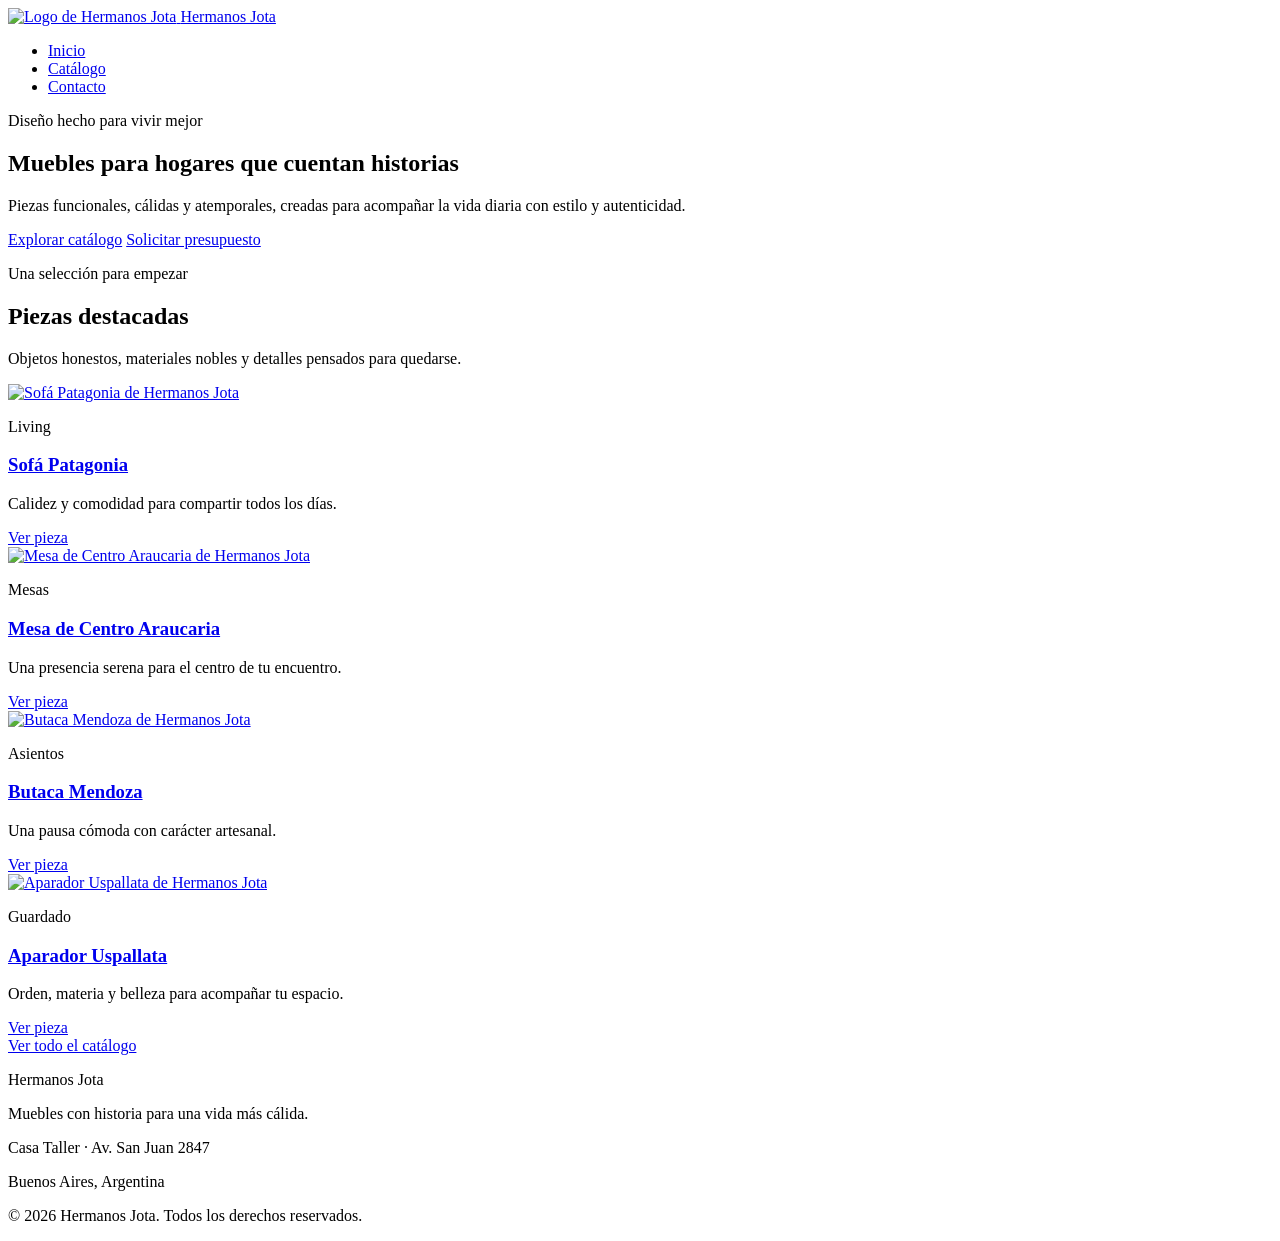
==== index.html @ f739d229 "Primer commit: index principal" ====
<!DOCTYPE html>
<html lang="es">
<head>
    <meta charset="UTF-8">
    <meta name="viewport" content="width=device-width, initial-scale=1.0">
    <title>Mueblería Hermanos Jota</title>
    <meta name="description" content="Mueblería Hermanos Jota - muebles de diseño para espacios cálidos y contemporáneos.">
    <link rel="stylesheet" href="estilos.css">
    <script src="scripts.js"></script>
</head>
<body>
    <!-- Encabezado de la página: logo y navegador -->
    <header>
        <div class="contenedor-encabezado">
            <a class="marca" href="./index.html" aria-label="Hermanos Jota, inicio">
                <img src="Kit-de-imágenes-HJota/logo.svg" alt="Logo de Hermanos Jota" width="72" height="72">
                <span>Hermanos Jota</span>
            </a>
            <nav aria-label="Navegación principal">
                <ul>
                    <li><a href="./index.html" aria-current="page">Inicio</a></li>
                    <li><a href="./productos.html">Catálogo</a></li>
                    <li><a href="./contacto.html">Contacto</a></li>
                </ul>
            </nav>
        </div>
    </header>

    <main>
        <!-- Sección principal de la página: hero y destacados -->
        <section class="hero" aria-labelledby="titulo-principal">
            <div class="contenedor hero-contenido">
                <p class="eyebrow">Diseño hecho para vivir mejor</p>
                <h1 id="titulo-principal">Muebles para hogares que cuentan historias</h1>
                <p class="hero-descripcion">Piezas funcionales, cálidas y atemporales, creadas para acompañar la vida diaria con estilo y autenticidad.</p>
                <div class="hero-acciones">
                    <a class="boton boton-principal" href="./productos.html">Explorar catálogo</a>
                    <a class="boton boton-secundario" href="./contacto.html">Solicitar presupuesto</a>
                </div>
            </div>
        </section>

        <!-- Sección de productos destacados -->
        <section class="destacados" aria-labelledby="titulo-destacados">
            <div class="contenedor">
                <p class="eyebrow">Una selección para empezar</p>
                <h2 id="titulo-destacados">Piezas destacadas</h2>
                <p class="seccion-introduccion">Objetos honestos, materiales nobles y detalles pensados para quedarse.</p>

                <div class="productos-destacados">
                    <article class="producto-card">
                        <a href="./producto.html#sofa-patagonia" class="producto-imagen">
                            <img src="Kit-de-imágenes-HJota/Sofá Patagonia.png" alt="Sofá Patagonia de Hermanos Jota" loading="lazy">
                        </a>
                        <div class="producto-contenido">
                            <p class="producto-categoria">Living</p>
                            <h3><a href="./producto.html#sofa-patagonia">Sofá Patagonia</a></h3>
                            <p>Calidez y comodidad para compartir todos los días.</p>
                            <a class="producto-enlace" href="./producto.html#sofa-patagonia">Ver pieza</a>
                        </div>
                    </article>

                    <article class="producto-card">
                        <a href="./producto.html#mesa-de-centro-araucaria" class="producto-imagen">
                            <img src="Kit-de-imágenes-HJota/Mesa de Centro Araucaria.png" alt="Mesa de Centro Araucaria de Hermanos Jota" loading="lazy">
                        </a>
                        <div class="producto-contenido">
                            <p class="producto-categoria">Mesas</p>
                            <h3><a href="./producto.html#mesa-de-centro-araucaria">Mesa de Centro Araucaria</a></h3>
                            <p>Una presencia serena para el centro de tu encuentro.</p>
                            <a class="producto-enlace" href="./producto.html#mesa-de-centro-araucaria">Ver pieza</a>
                        </div>
                    </article>

                    <article class="producto-card">
                        <a href="./producto.html#butaca-mendoza" class="producto-imagen">
                            <img src="Kit-de-imágenes-HJota/Butaca Mendoza.png" alt="Butaca Mendoza de Hermanos Jota" loading="lazy">
                        </a>
                        <div class="producto-contenido">
                            <p class="producto-categoria">Asientos</p>
                            <h3><a href="./producto.html#butaca-mendoza">Butaca Mendoza</a></h3>
                            <p>Una pausa cómoda con carácter artesanal.</p>
                            <a class="producto-enlace" href="./producto.html#butaca-mendoza">Ver pieza</a>
                        </div>
                    </article>

                    <article class="producto-card">
                        <a href="./producto.html#aparador-uspallata" class="producto-imagen">
                            <img src="Kit-de-imágenes-HJota/Aparador Uspallata.png" alt="Aparador Uspallata de Hermanos Jota" loading="lazy">
                        </a>
                        <div class="producto-contenido">
                            <p class="producto-categoria">Guardado</p>
                            <h3><a href="./producto.html#aparador-uspallata">Aparador Uspallata</a></h3>
                            <p>Orden, materia y belleza para acompañar tu espacio.</p>
                            <a class="producto-enlace" href="./producto.html#aparador-uspallata">Ver pieza</a>
                        </div>
                    </article>
                </div>

                <a class="enlace-catalogo" href="./productos.html">Ver todo el catálogo</a>
            </div>
        </section>
    </main>

    <footer>
        <div class="contenedor pie-contenido">
            <div>
                <p class="pie-marca">Hermanos Jota</p>
                <p>Muebles con historia para una vida más cálida.</p>
            </div>
            <div>
                <p>Casa Taller · Av. San Juan 2847</p>
                <p>Buenos Aires, Argentina</p>
            </div>
            <p>&copy; 2026 Hermanos Jota. Todos los derechos reservados.</p>
        </div>
    </footer>
</body>
</html>
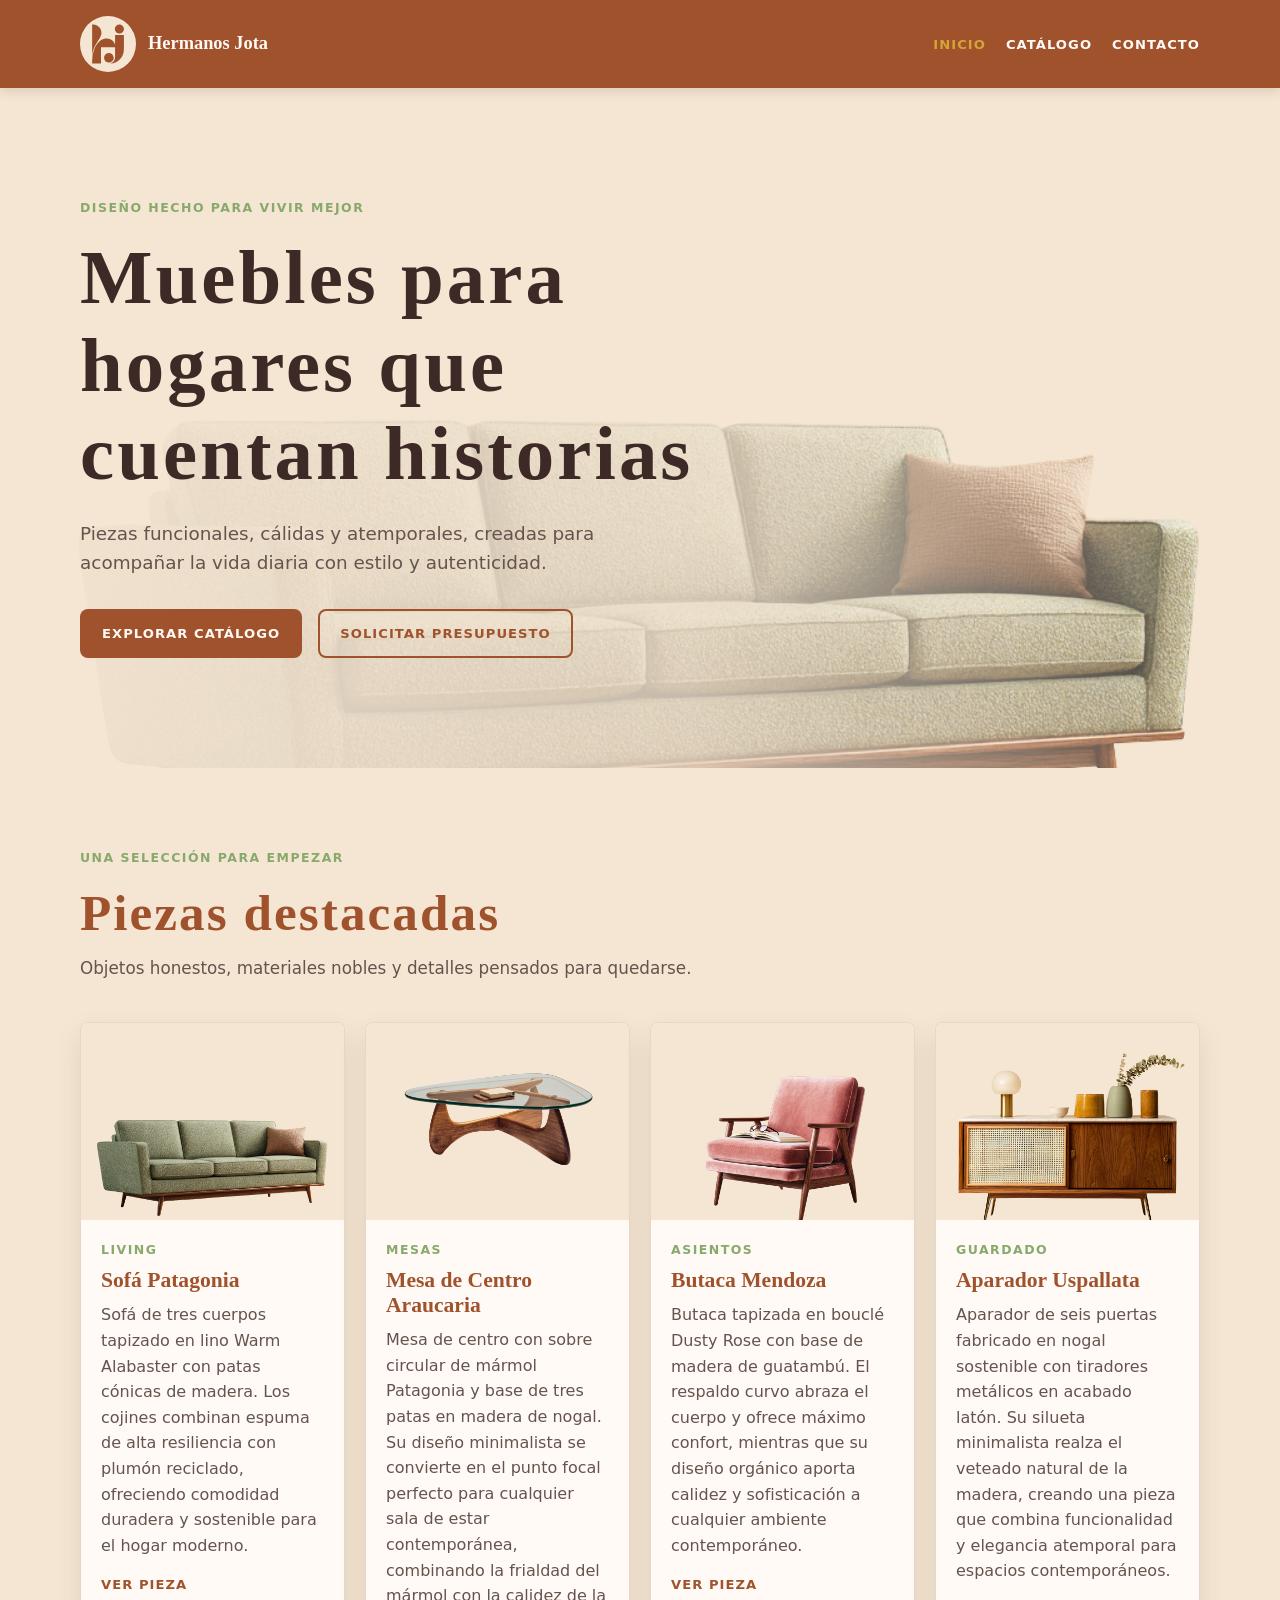
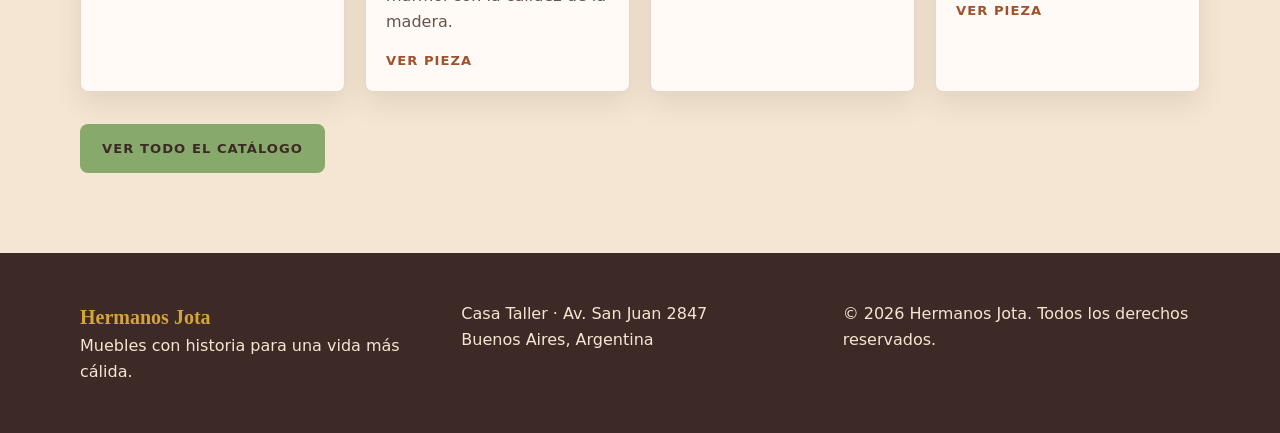
==== commit af558871: "Corrección de pagina de inicio y adicion de script para mostrar productos destacados dinamicamente e" ====
--- a/index.html
+++ b/index.html
@@ -6,7 +6,6 @@
     <title>Mueblería Hermanos Jota</title>
     <meta name="description" content="Mueblería Hermanos Jota - muebles de diseño para espacios cálidos y contemporáneos.">
     <link rel="stylesheet" href="estilos.css">
-    <script src="scripts.js"></script>
 </head>
 <body>
     <!-- Encabezado de la página: logo y navegador -->
@@ -47,55 +46,7 @@
                 <h2 id="titulo-destacados">Piezas destacadas</h2>
                 <p class="seccion-introduccion">Objetos honestos, materiales nobles y detalles pensados para quedarse.</p>
 
-                <div class="productos-destacados">
-                    <article class="producto-card">
-                        <a href="./producto.html#sofa-patagonia" class="producto-imagen">
-                            <img src="Kit-de-imágenes-HJota/Sofá Patagonia.png" alt="Sofá Patagonia de Hermanos Jota" loading="lazy">
-                        </a>
-                        <div class="producto-contenido">
-                            <p class="producto-categoria">Living</p>
-                            <h3><a href="./producto.html#sofa-patagonia">Sofá Patagonia</a></h3>
-                            <p>Calidez y comodidad para compartir todos los días.</p>
-                            <a class="producto-enlace" href="./producto.html#sofa-patagonia">Ver pieza</a>
-                        </div>
-                    </article>
-
-                    <article class="producto-card">
-                        <a href="./producto.html#mesa-de-centro-araucaria" class="producto-imagen">
-                            <img src="Kit-de-imágenes-HJota/Mesa de Centro Araucaria.png" alt="Mesa de Centro Araucaria de Hermanos Jota" loading="lazy">
-                        </a>
-                        <div class="producto-contenido">
-                            <p class="producto-categoria">Mesas</p>
-                            <h3><a href="./producto.html#mesa-de-centro-araucaria">Mesa de Centro Araucaria</a></h3>
-                            <p>Una presencia serena para el centro de tu encuentro.</p>
-                            <a class="producto-enlace" href="./producto.html#mesa-de-centro-araucaria">Ver pieza</a>
-                        </div>
-                    </article>
-
-                    <article class="producto-card">
-                        <a href="./producto.html#butaca-mendoza" class="producto-imagen">
-                            <img src="Kit-de-imágenes-HJota/Butaca Mendoza.png" alt="Butaca Mendoza de Hermanos Jota" loading="lazy">
-                        </a>
-                        <div class="producto-contenido">
-                            <p class="producto-categoria">Asientos</p>
-                            <h3><a href="./producto.html#butaca-mendoza">Butaca Mendoza</a></h3>
-                            <p>Una pausa cómoda con carácter artesanal.</p>
-                            <a class="producto-enlace" href="./producto.html#butaca-mendoza">Ver pieza</a>
-                        </div>
-                    </article>
-
-                    <article class="producto-card">
-                        <a href="./producto.html#aparador-uspallata" class="producto-imagen">
-                            <img src="Kit-de-imágenes-HJota/Aparador Uspallata.png" alt="Aparador Uspallata de Hermanos Jota" loading="lazy">
-                        </a>
-                        <div class="producto-contenido">
-                            <p class="producto-categoria">Guardado</p>
-                            <h3><a href="./producto.html#aparador-uspallata">Aparador Uspallata</a></h3>
-                            <p>Orden, materia y belleza para acompañar tu espacio.</p>
-                            <a class="producto-enlace" href="./producto.html#aparador-uspallata">Ver pieza</a>
-                        </div>
-                    </article>
-                </div>
+                <div class="productos-destacados" id="productos-destacados"></div>
 
                 <a class="enlace-catalogo" href="./productos.html">Ver todo el catálogo</a>
             </div>
@@ -115,5 +66,7 @@
             <p>&copy; 2026 Hermanos Jota. Todos los derechos reservados.</p>
         </div>
     </footer>
+    <script src="productos-data.js"></script>
+    <script src="inicio.js"></script>
 </body>
 </html>
--- a/estilos.css
+++ b/estilos.css
@@ -0,0 +1,697 @@
+:root {
+    --siena: #A0522D;
+    --salvia: #87A96B;
+    --alabastro: #F5E6D3;
+    --oro: #D4A437;
+    --rosa: #C47A6D;
+    --tinta: #3d2925;
+    --tinta-suave: #66534d;
+    --blanco: #fffaf5;
+    --borde: rgba(160, 82, 45, 0.22);
+    --sombra: 0 12px 28px rgba(61, 41, 37, 0.10);
+    --radio: 8px;
+}
+
+/* ===== ESTILOS COMPARTIDOS POR TODAS LAS PÁGINAS ===== */
+
+*,
+*::before,
+*::after {
+    box-sizing: border-box;
+}
+
+html {
+    scroll-behavior: smooth;
+}
+
+body {
+    margin: 0;
+    padding-top: 88px;
+    background: var(--alabastro);
+    color: var(--tinta);
+    font-family: Inter, ui-sans-serif, system-ui, -apple-system, BlinkMacSystemFont, "Segoe UI", sans-serif;
+    font-size: 1rem;
+    line-height: 1.6;
+}
+
+img {
+    display: block;
+    max-width: 100%;
+}
+
+a {
+    color: inherit;
+}
+
+a:focus-visible,
+button:focus-visible,
+input:focus-visible,
+textarea:focus-visible {
+    outline: 3px solid var(--oro);
+    outline-offset: 3px;
+}
+
+.contenedor {
+    width: min(1120px, calc(100% - 2rem));
+    margin-inline: auto;
+}
+
+header {
+    position: fixed;
+    z-index: 10;
+    inset: 0 0 auto;
+    background: var(--siena);
+    color: var(--blanco);
+    box-shadow: 0 2px 12px rgba(61, 41, 37, 0.16);
+}
+
+.contenedor-encabezado {
+    display: flex;
+    align-items: center;
+    justify-content: space-between;
+    gap: 2rem;
+    width: min(1120px, calc(100% - 2rem));
+    min-height: 88px;
+    margin-inline: auto;
+    padding: 0.75rem 0;
+}
+
+.marca {
+    display: inline-flex;
+    align-items: center;
+    flex-shrink: 0;
+    gap: 0.75rem;
+    color: var(--blanco);
+    font-family: Georgia, "Times New Roman", serif;
+    font-size: 1.15rem;
+    font-weight: 700;
+    text-decoration: none;
+}
+
+.marca img {
+    width: 56px;
+    height: 56px;
+    background: var(--alabastro);
+    border-radius: 50%;
+}
+
+nav ul {
+    display: flex;
+    flex-wrap: wrap;
+    justify-content: flex-end;
+    gap: 0.5rem 1.25rem;
+    margin: 0;
+    padding: 0;
+    list-style: none;
+}
+
+nav a {
+    color: var(--blanco);
+    font-size: 0.82rem;
+    font-weight: 700;
+    letter-spacing: 0.08em;
+    text-decoration: none;
+    text-transform: uppercase;
+}
+
+nav a:hover,
+nav a[aria-current="page"] {
+    color: var(--oro);
+}
+
+main {
+    min-height: calc(100vh - 88px);
+}
+
+h1,
+h2,
+h3 {
+    margin-top: 0;
+    color: var(--siena);
+    font-family: Georgia, "Times New Roman", serif;
+    line-height: 1.15;
+}
+
+h1,
+h2 {
+    letter-spacing: 0.04em;
+}
+
+p {
+    margin: 0 0 1rem;
+}
+
+button,
+input,
+textarea {
+    font: inherit;
+}
+
+button,
+.boton,
+.producto-enlace,
+.enlace-catalogo {
+    transition: background-color 160ms ease, color 160ms ease, border-color 160ms ease, transform 160ms ease;
+}
+
+button:hover,
+.boton:hover,
+.producto-enlace:hover,
+.enlace-catalogo:hover {
+    transform: translateY(-2px);
+}
+
+.eyebrow,
+.producto-categoria {
+    color: var(--salvia);
+    font-size: 0.78rem;
+    font-weight: 700;
+    letter-spacing: 0.12em;
+    text-transform: uppercase;
+}
+
+footer {
+    padding: 3rem 0;
+    background: var(--tinta);
+    color: var(--alabastro);
+}
+
+.pie-contenido {
+    display: grid;
+    grid-template-columns: repeat(3, 1fr);
+    gap: 1.5rem;
+    align-items: start;
+}
+
+.pie-contenido p {
+    margin: 0;
+}
+
+.pie-marca {
+    color: var(--oro);
+    font-family: Georgia, "Times New Roman", serif;
+    font-size: 1.25rem;
+    font-weight: 700;
+}
+
+/* ===== PARTICULAR DE index.html ===== */
+
+.hero {
+    display: grid;
+    min-height: min(680px, calc(100vh - 88px));
+    align-items: center;
+    background:
+        linear-gradient(90deg, rgba(245, 230, 211, 0.98) 0%, rgba(245, 230, 211, 0.80) 54%, rgba(245, 230, 211, 0.18) 100%),
+        url("Kit-de-imágenes-HJota/Sofá Patagonia.png") center / cover;
+}
+
+.hero-contenido {
+    padding-block: 5rem;
+}
+
+.hero h1 {
+    max-width: 720px;
+    margin-bottom: 1.25rem;
+    color: var(--tinta);
+    font-size: clamp(2.5rem, 6vw, 5rem);
+}
+
+.hero-descripcion {
+    max-width: 600px;
+    color: var(--tinta-suave);
+    font-size: 1.15rem;
+}
+
+.hero-acciones {
+    display: flex;
+    flex-wrap: wrap;
+    gap: 1rem;
+    margin-top: 2rem;
+}
+
+.boton,
+.producto-enlace,
+.enlace-catalogo {
+    display: inline-block;
+    border: 2px solid transparent;
+    border-radius: var(--radio);
+    padding: 0.75rem 1.25rem;
+    font-size: 0.82rem;
+    font-weight: 700;
+    letter-spacing: 0.08em;
+    text-decoration: none;
+    text-transform: uppercase;
+}
+
+.boton-principal {
+    background: var(--siena);
+    color: var(--blanco);
+}
+
+.boton-principal:hover {
+    background: var(--tinta);
+}
+
+.boton-secundario {
+    border-color: var(--siena);
+    color: var(--siena);
+}
+
+.boton-secundario:hover {
+    background: var(--siena);
+    color: var(--blanco);
+}
+
+.destacados,
+.catalogo {
+    padding: 5rem 0;
+}
+
+.destacados h2,
+.catalogo h1 {
+    margin-bottom: 0.75rem;
+    font-size: clamp(2rem, 4vw, 3.5rem);
+}
+
+.seccion-introduccion {
+    max-width: 680px;
+    color: var(--tinta-suave);
+    font-size: 1.05rem;
+}
+
+.productos-destacados,
+.productos-lista {
+    display: grid;
+    grid-template-columns: repeat(4, minmax(0, 1fr));
+    gap: 1.25rem;
+    margin-top: 2.5rem;
+}
+
+.enlace-catalogo {
+    margin-top: 2rem;
+    background: var(--salvia);
+    color: var(--tinta);
+}
+
+/* ===== PARTICULAR DE productos.html ===== */
+
+.buscador {
+    max-width: 680px;
+    margin: 2rem 0 0;
+    padding: 1.25rem;
+    border-left: 4px solid var(--salvia);
+    background: rgba(255, 250, 245, 0.72);
+}
+
+.buscador label {
+    display: block;
+    margin-bottom: 0.5rem;
+    color: var(--siena);
+    font-weight: 700;
+}
+
+.buscador input {
+    width: 100%;
+    border: 1px solid var(--borde);
+    border-radius: var(--radio);
+    padding: 0.8rem 1rem;
+    background: var(--blanco);
+    color: var(--tinta);
+}
+
+#resultado-busqueda {
+    min-height: 1.6em;
+    margin: 0.5rem 0 0;
+    color: var(--tinta-suave);
+    font-size: 0.85rem;
+}
+
+.productos-lista {
+    grid-template-columns: repeat(3, minmax(0, 1fr));
+}
+
+.producto-card {
+    display: flex;
+    flex-direction: column;
+    overflow: hidden;
+    border: 1px solid var(--borde);
+    border-radius: var(--radio);
+    background: var(--blanco);
+    box-shadow: var(--sombra);
+}
+
+.producto-imagen {
+    display: block;
+    aspect-ratio: 4 / 3;
+    overflow: hidden;
+    background: var(--alabastro);
+}
+
+.producto-imagen img {
+    width: 100%;
+    height: 100%;
+    object-fit: cover;
+    transition: transform 220ms ease;
+}
+
+.producto-card:hover .producto-imagen img {
+    transform: scale(1.03);
+}
+
+.producto-contenido {
+    display: flex;
+    flex: 1;
+    flex-direction: column;
+    align-items: flex-start;
+    padding: 1.25rem;
+}
+
+.producto-contenido .producto-categoria {
+    margin-bottom: 0.5rem;
+}
+
+.producto-contenido h3 {
+    margin-bottom: 0.6rem;
+    font-size: 1.35rem;
+}
+
+.producto-contenido h3 a {
+    text-decoration: none;
+}
+
+.producto-contenido h3 a:hover {
+    color: var(--rosa);
+}
+
+.producto-contenido > p:not(.producto-categoria) {
+    color: var(--tinta-suave);
+}
+
+.producto-enlace {
+    margin-top: auto;
+    padding: 0;
+    border: 0;
+    color: var(--siena);
+}
+
+.producto-enlace:hover {
+    color: var(--rosa);
+}
+
+.producto-contenido .producto-precio {
+    margin-top: auto;
+    margin-bottom: 0.85rem;
+    color: var(--siena);
+    font-size: 1.05rem;
+    font-weight: 700;
+}
+
+.producto-contenido .producto-enlace {
+    margin-top: 0;
+}
+
+.estado-carga {
+    margin: 2.5rem 0 0;
+    color: var(--tinta-suave);
+    font-size: 0.82rem;
+    font-weight: 700;
+    letter-spacing: 0.08em;
+    text-transform: uppercase;
+}
+
+.sin-resultados {
+    grid-column: 1 / -1;
+    margin: 0;
+    padding: 2rem 1.25rem;
+    border: 1px solid var(--borde);
+    border-radius: var(--radio);
+    background: rgba(255, 250, 245, 0.72);
+    color: var(--tinta-suave);
+}
+
+.productos-lista {
+    grid-template-columns: 1fr;
+}
+
+.productos-lista .producto-contenido > p:not(.producto-categoria):not(.producto-precio) {
+    display: -webkit-box;
+    overflow: hidden;
+    -webkit-box-orient: vertical;
+    -webkit-line-clamp: 4;
+}
+
+@media (min-width: 621px) {
+    .productos-lista {
+        grid-template-columns: repeat(2, minmax(0, 1fr));
+    }
+}
+
+@media (min-width: 851px) {
+    .productos-lista {
+        grid-template-columns: repeat(3, minmax(0, 1fr));
+    }
+}
+
+/* ===== PARTICULAR DE producto.html ===== */
+
+main > article {
+    width: min(960px, calc(100% - 2rem));
+    margin: 0 auto 3rem;
+    padding: 3rem;
+    border-bottom: 1px solid var(--borde);
+    background: rgba(255, 250, 245, 0.72);
+}
+
+main > article:first-child {
+    padding-top: 4rem;
+}
+
+main > article h2 {
+    margin-bottom: 1.5rem;
+    font-size: clamp(2rem, 4vw, 3rem);
+}
+
+main > article > img {
+    width: 100%;
+    max-height: 520px;
+    margin-bottom: 1.5rem;
+    object-fit: contain;
+    background: var(--alabastro);
+}
+
+.descripcion {
+    max-width: 760px;
+    color: var(--tinta-suave);
+    font-size: 1.08rem;
+}
+
+main > article table {
+    width: 100%;
+    margin: 1.5rem 0;
+    border-collapse: collapse;
+    background: var(--blanco);
+}
+
+main > article th,
+main > article td {
+    padding: 0.85rem 1rem;
+    border-bottom: 1px solid var(--borde);
+    text-align: left;
+    vertical-align: top;
+}
+
+main > article th {
+    width: 32%;
+    color: var(--siena);
+    font-weight: 700;
+}
+
+main > article button,
+.formulario-contacto button {
+    border: 0;
+    border-radius: var(--radio);
+    padding: 0.8rem 1.3rem;
+    background: var(--siena);
+    color: var(--blanco);
+    cursor: pointer;
+    font-size: 0.82rem;
+    font-weight: 700;
+    letter-spacing: 0.08em;
+    text-transform: uppercase;
+}
+
+main > article button:hover,
+.formulario-contacto button:hover {
+    background: var(--tinta);
+}
+
+/* ===== PARTICULAR DE contacto.html ===== */
+
+.formulario-contacto {
+    width: min(720px, calc(100% - 2rem));
+    margin: 4rem auto;
+    padding: clamp(1.5rem, 5vw, 3rem);
+    border-top: 6px solid var(--siena);
+    border-radius: var(--radio);
+    background: var(--blanco);
+    box-shadow: var(--sombra);
+}
+
+.formulario-contacto h1 {
+    margin-bottom: 0.75rem;
+    font-size: clamp(2.2rem, 5vw, 3.5rem);
+}
+
+.formulario-contacto > p {
+    margin-bottom: 2rem;
+    color: var(--tinta-suave);
+}
+
+.formulario-contacto label {
+    display: block;
+    margin: 1rem 0 0.35rem;
+    color: var(--siena);
+    font-weight: 700;
+}
+
+.formulario-contacto input,
+.formulario-contacto textarea {
+    width: 100%;
+    border: 1px solid var(--borde);
+    border-radius: var(--radio);
+    padding: 0.8rem 1rem;
+    background: #fff;
+    color: var(--tinta);
+}
+
+.formulario-contacto textarea {
+    min-height: 150px;
+    resize: vertical;
+}
+
+.formulario-contacto button {
+    margin-top: 1.5rem;
+}
+
+/* ===== AJUSTES RESPONSIVE COMPARTIDOS ===== */
+
+@media (max-width: 850px) {
+    .productos-destacados,
+    .productos-lista {
+        grid-template-columns: repeat(2, minmax(0, 1fr));
+    }
+
+    .pie-contenido {
+        grid-template-columns: 1fr 1fr;
+    }
+
+    .pie-contenido > :last-child {
+        grid-column: 1 / -1;
+    }
+}
+
+@media (max-width: 620px) {
+    body {
+        padding-top: 132px;
+    }
+
+    header {
+        position: relative;
+        margin-top: -132px;
+    }
+
+    .contenedor-encabezado {
+        min-height: 132px;
+        align-items: flex-start;
+        flex-direction: column;
+        gap: 0.5rem;
+        padding-block: 0.65rem;
+    }
+
+    nav ul {
+        justify-content: flex-start;
+        gap: 0.45rem 0.9rem;
+    }
+
+    .hero {
+        min-height: auto;
+        background:
+            linear-gradient(rgba(245, 230, 211, 0.88), rgba(245, 230, 211, 0.88)),
+            url("Kit-de-imágenes-HJota/Sofá Patagonia.png") center / cover;
+    }
+
+    .hero-contenido,
+    .destacados,
+    .catalogo {
+        padding-block: 3rem;
+    }
+
+    .hero h1 {
+        font-size: clamp(2.35rem, 12vw, 3.5rem);
+    }
+
+    .productos-destacados,
+    .productos-lista,
+    .pie-contenido {
+        grid-template-columns: 1fr;
+    }
+
+    .pie-contenido > :last-child {
+        grid-column: auto;
+    }
+
+    main > article {
+        width: 100%;
+        margin-bottom: 1rem;
+        padding: 2rem 1rem;
+    }
+
+    main > article table {
+        display: block;
+        overflow-x: auto;
+        white-space: normal;
+    }
+
+    main > article th,
+    main > article td {
+        min-width: 150px;
+    }
+
+    .formulario-contacto {
+        width: calc(100% - 2rem);
+        margin-block: 2rem;
+    }
+}
+
+@media (prefers-reduced-motion: reduce) {
+    html {
+        scroll-behavior: auto;
+    }
+
+    *,
+    *::before,
+    *::after {
+        transition-duration: 0.01ms !important;
+    }
+}
+/* ---- Contacto (validacion) ---- */
+.formulario-contacto p[role="alert"] {
+    margin: 0.25rem 0 1rem;
+    color: #b3261e;
+    font-size: 0.85rem;
+    font-weight: 700;
+}
+
+#mensaje-exito {
+    margin: 1.5rem 0 0;
+    padding: 1rem 1.25rem;
+    border-left: 4px solid var(--salvia);
+    background: rgba(135, 169, 107, 0.12);
+    color: var(--tinta);
+    font-weight: 700;
+}
+
+#boton-enviar[disabled] {
+    opacity: 0.6;
+    cursor: not-allowed;
+}
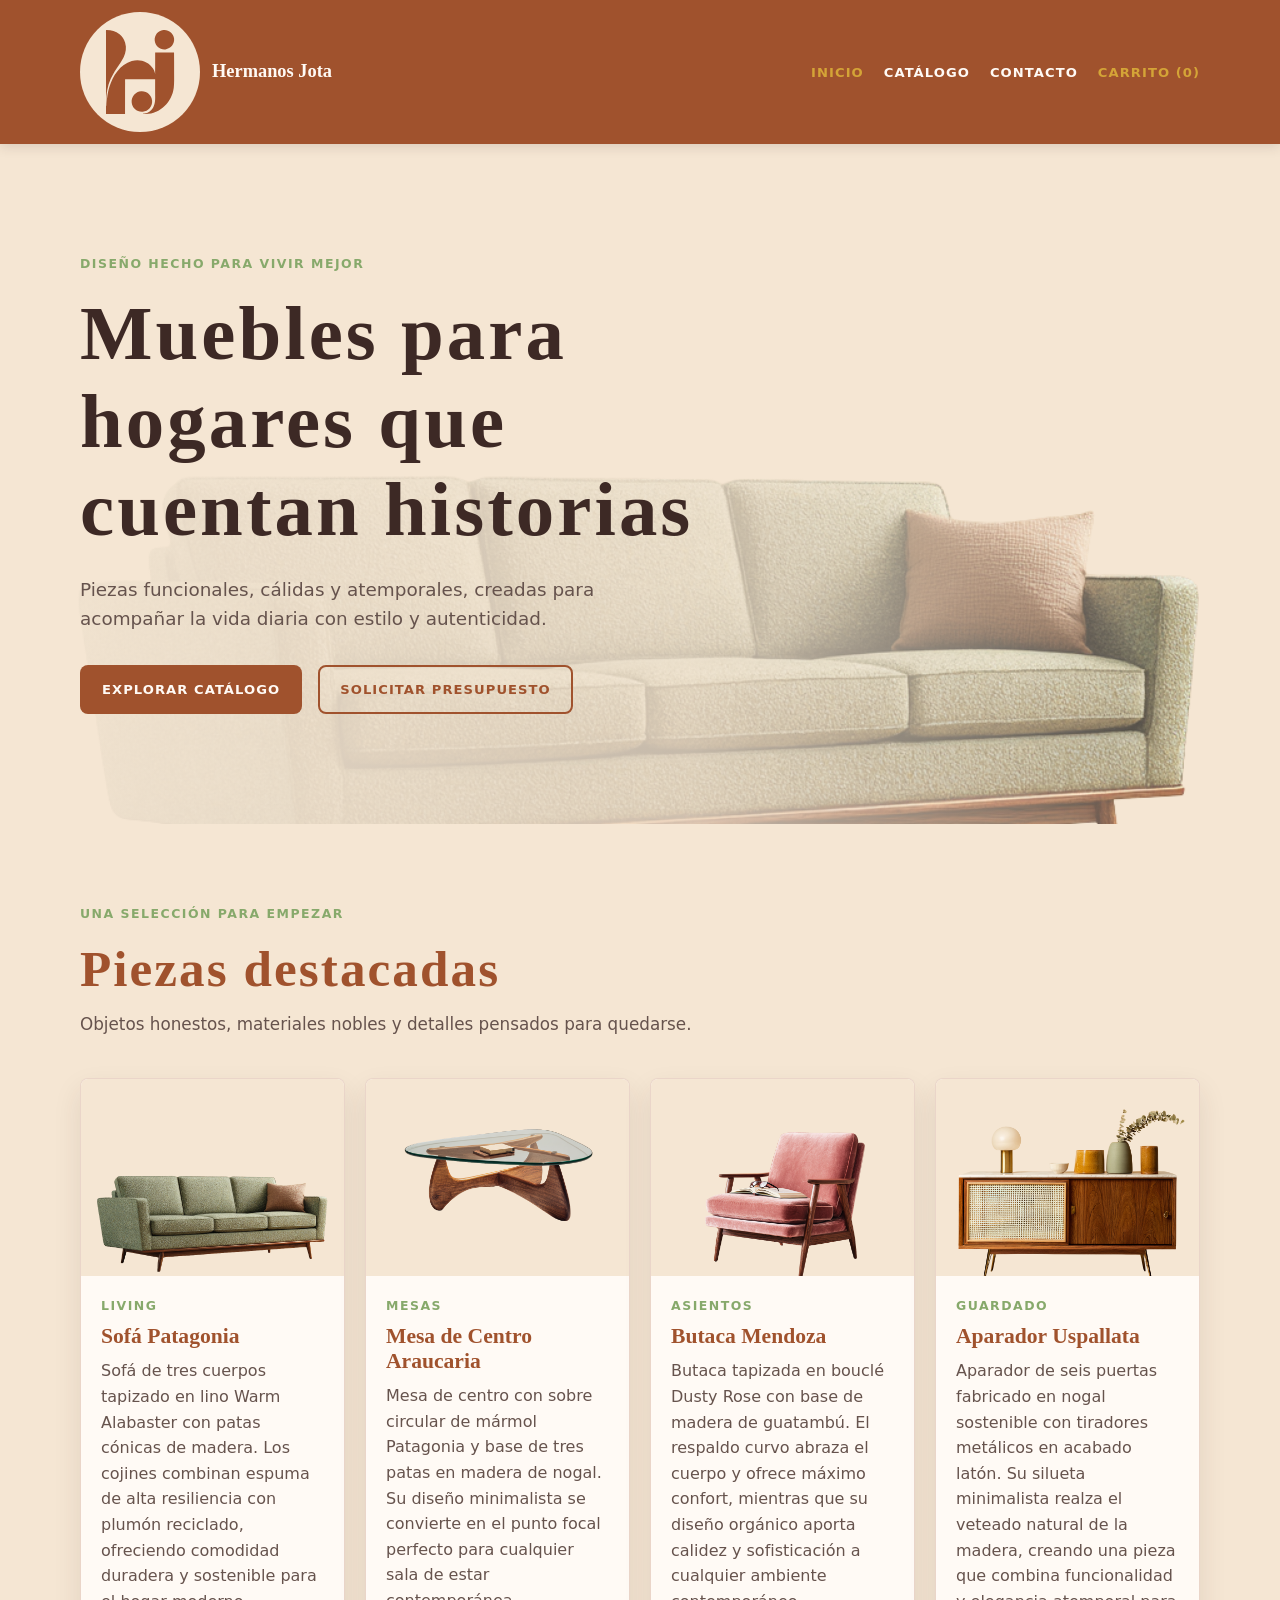
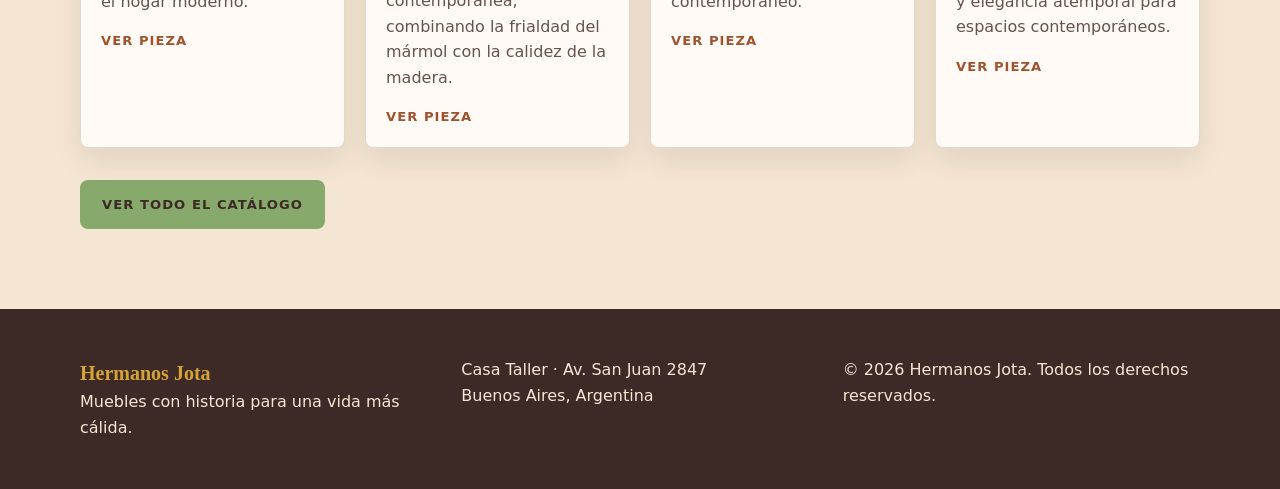
==== commit 053da63f: "Actualización del carrito de compras - unificada la lógica del carrito. - se implementa un menú late" ====
--- a/index.html
+++ b/index.html
@@ -20,6 +20,7 @@
                     <li><a href="./index.html" aria-current="page">Inicio</a></li>
                     <li><a href="./productos.html">Catálogo</a></li>
                     <li><a href="./contacto.html">Contacto</a></li>
+                    <li><button class="carrito-indicador" id="abrir-carrito" type="button" aria-controls="panel-carrito">Carrito (<span id="contador-carrito">0</span>)</button></li>
                 </ul>
             </nav>
         </div>
@@ -66,7 +67,20 @@
             <p>&copy; 2026 Hermanos Jota. Todos los derechos reservados.</p>
         </div>
     </footer>
+    <div class="fondo-carrito" id="fondo-carrito"></div>
+    <aside class="panel-carrito" id="panel-carrito" aria-labelledby="titulo-carrito" aria-hidden="true">
+        <div class="panel-carrito-encabezado">
+            <div>
+                <p class="eyebrow">Tu selección</p>
+                <h2 id="titulo-carrito">Carrito</h2>
+            </div>
+            <button class="cerrar-carrito" id="cerrar-carrito" type="button" aria-label="Cerrar carrito">&times;</button>
+        </div>
+        <p class="carrito-vacio" id="carrito-vacio">Su carrito está vacío.</p>
+        <div class="lista-carrito" id="lista-carrito"></div>
+    </aside>
     <script src="productos-data.js"></script>
+    <script src="carrito.js"></script>
     <script src="inicio.js"></script>
 </body>
 </html>
--- a/estilos.css
+++ b/estilos.css
@@ -26,7 +26,7 @@
 
 body {
     margin: 0;
-    padding-top: 88px;
+    padding-top: 144px;
     background: var(--alabastro);
     color: var(--tinta);
     font-family: Inter, ui-sans-serif, system-ui, -apple-system, BlinkMacSystemFont, "Segoe UI", sans-serif;
@@ -71,7 +71,7 @@
     justify-content: space-between;
     gap: 2rem;
     width: min(1120px, calc(100% - 2rem));
-    min-height: 88px;
+    min-height: 144px;
     margin-inline: auto;
     padding: 0.75rem 0;
 }
@@ -89,8 +89,8 @@
 }
 
 .marca img {
-    width: 56px;
-    height: 56px;
+    width: 120px;
+    height: 120px;
     background: var(--alabastro);
     border-radius: 50%;
 }
@@ -120,7 +120,7 @@
 }
 
 main {
-    min-height: calc(100vh - 88px);
+    min-height: calc(100vh - 144px);
 }
 
 h1,
@@ -198,7 +198,7 @@
 
 .hero {
     display: grid;
-    min-height: min(680px, calc(100vh - 88px));
+    min-height: min(680px, calc(100vh - 144px));
     align-items: center;
     background:
         linear-gradient(90deg, rgba(245, 230, 211, 0.98) 0%, rgba(245, 230, 211, 0.80) 54%, rgba(245, 230, 211, 0.18) 100%),
@@ -436,6 +436,7 @@
 .productos-lista .producto-contenido > p:not(.producto-categoria):not(.producto-precio) {
     display: -webkit-box;
     overflow: hidden;
+    line-clamp: 4;
     -webkit-box-orient: vertical;
     -webkit-line-clamp: 4;
 }
@@ -525,6 +526,235 @@
     background: var(--tinta);
 }
 
+.carrito-indicador {
+    border: 0;
+    padding: 0;
+    background: transparent;
+    color: var(--oro);
+    cursor: pointer;
+    font-size: 0.82rem;
+    font-weight: 700;
+    letter-spacing: 0.08em;
+    text-transform: uppercase;
+}
+
+.carrito-indicador:hover {
+    color: var(--blanco);
+}
+
+.fondo-carrito {
+    position: fixed;
+    z-index: 20;
+    inset: 0;
+    display: none;
+    background: rgba(61, 41, 37, 0.42);
+}
+
+.panel-carrito {
+    position: fixed;
+    z-index: 21;
+    inset: 0 0 0 auto;
+    display: none;
+    flex-direction: column;
+    width: min(440px, 100%);
+    padding: 2rem;
+    background: var(--blanco);
+    box-shadow: -12px 0 28px rgba(61, 41, 37, 0.16);
+}
+
+.carrito-abierto {
+    overflow: hidden;
+}
+
+.carrito-abierto .fondo-carrito {
+    display: block;
+}
+
+.carrito-abierto .panel-carrito {
+    display: flex;
+}
+
+.panel-carrito-encabezado {
+    display: flex;
+    align-items: flex-start;
+    justify-content: space-between;
+    gap: 1rem;
+    padding-bottom: 1.25rem;
+    border-bottom: 1px solid var(--borde);
+}
+
+.panel-carrito-encabezado h2 {
+    margin: 0;
+    font-size: 2rem;
+}
+
+.cerrar-carrito {
+    border: 0;
+    background: transparent;
+    color: var(--siena);
+    cursor: pointer;
+    font-size: 2rem;
+    line-height: 1;
+}
+
+.cerrar-carrito:hover {
+    color: var(--rosa);
+}
+
+.carrito-vacio {
+    margin: 2rem 0 0;
+    color: var(--tinta-suave);
+}
+
+.lista-carrito {
+    display: grid;
+    gap: 1rem;
+    overflow-y: auto;
+    margin-top: 1.5rem;
+    padding-right: 0.25rem;
+}
+
+.carrito-linea {
+    display: grid;
+    grid-template-columns: 80px minmax(0, 1fr);
+    gap: 1rem;
+    padding-bottom: 1rem;
+    border-bottom: 1px solid var(--borde);
+}
+
+.carrito-linea img {
+    width: 80px;
+    height: 64px;
+    object-fit: cover;
+    background: var(--alabastro);
+}
+
+.carrito-linea-contenido h3 {
+    margin-bottom: 0.25rem;
+    font-size: 1.05rem;
+}
+
+.carrito-linea-contenido p {
+    margin-bottom: 0.6rem;
+    color: var(--tinta-suave);
+    font-size: 0.9rem;
+}
+
+.carrito-linea-acciones {
+    display: flex;
+    flex-wrap: wrap;
+    gap: 0.75rem;
+}
+
+.carrito-quitar {
+    padding: 0;
+    border: 0;
+    background: transparent;
+    color: var(--siena);
+    cursor: pointer;
+    font-size: 0.78rem;
+    font-weight: 700;
+    text-decoration: underline;
+}
+
+.carrito-quitar:hover {
+    color: var(--rosa);
+}
+
+.carrito-quitar-todo {
+    color: var(--tinta-suave);
+}
+
+.detalle-producto {
+    width: min(1120px, calc(100% - 2rem));
+    margin: 0 auto 3rem;
+    padding: 3rem 0;
+    background: transparent;
+}
+
+.volver-catalogo {
+    display: inline-block;
+    margin-bottom: 2rem;
+    color: var(--siena);
+    font-weight: 700;
+    text-decoration: none;
+}
+
+.volver-catalogo:hover {
+    color: var(--rosa);
+}
+
+.detalle-grid {
+    display: grid;
+    grid-template-columns: minmax(0, 1.1fr) minmax(320px, 0.9fr);
+    gap: clamp(2rem, 6vw, 5rem);
+    align-items: center;
+}
+
+.detalle-imagen-contenedor {
+    aspect-ratio: 4 / 3;
+    overflow: hidden;
+    background: var(--blanco);
+    box-shadow: var(--sombra);
+}
+
+.detalle-imagen-contenedor img {
+    width: 100%;
+    height: 100%;
+    object-fit: contain;
+}
+
+.detalle-informacion h1 {
+    margin-bottom: 1rem;
+    font-size: clamp(2.2rem, 5vw, 4rem);
+    line-height: 1.1;
+}
+
+.detalle-informacion .descripcion {
+    margin-bottom: 1.5rem;
+}
+
+.detalle-precio {
+    margin-bottom: 1.5rem;
+    color: var(--siena);
+    font-size: 1.35rem;
+    font-weight: 700;
+}
+
+.mensaje-carrito {
+    min-height: 1.6em;
+    margin-top: 0.75rem;
+    color: var(--salvia);
+    font-weight: 700;
+}
+
+.detalle-caracteristicas {
+    margin-top: 4rem;
+}
+
+.detalle-caracteristicas h2 {
+    margin-bottom: 1rem;
+    font-size: clamp(1.8rem, 4vw, 2.6rem);
+}
+
+.producto-no-encontrado {
+    width: min(720px, calc(100% - 2rem));
+    margin: 4rem auto 6rem;
+    padding: clamp(2rem, 6vw, 4rem);
+    border-top: 6px solid var(--siena);
+    background: var(--blanco);
+    box-shadow: var(--sombra);
+}
+
+.producto-no-encontrado h1 {
+    margin-bottom: 0.75rem;
+    font-size: clamp(2rem, 5vw, 3.5rem);
+}
+
+.producto-no-encontrado .boton {
+    margin-top: 1.25rem;
+}
+
 /* ===== PARTICULAR DE contacto.html ===== */
 
 .formulario-contacto {
@@ -592,16 +822,16 @@
 
 @media (max-width: 620px) {
     body {
-        padding-top: 132px;
+        padding-top: 174px;
     }
 
     header {
         position: relative;
-        margin-top: -132px;
+        margin-top: -174px;
     }
 
     .contenedor-encabezado {
-        min-height: 132px;
+        min-height: 174px;
         align-items: flex-start;
         flex-direction: column;
         gap: 0.5rem;
@@ -644,6 +874,20 @@
         width: 100%;
         margin-bottom: 1rem;
         padding: 2rem 1rem;
+    }
+
+    .detalle-producto {
+        width: 100%;
+        padding: 2rem 1rem;
+    }
+
+    .detalle-grid {
+        grid-template-columns: 1fr;
+        gap: 2rem;
+    }
+
+    .detalle-caracteristicas {
+        margin-top: 3rem;
     }
 
     main > article table {
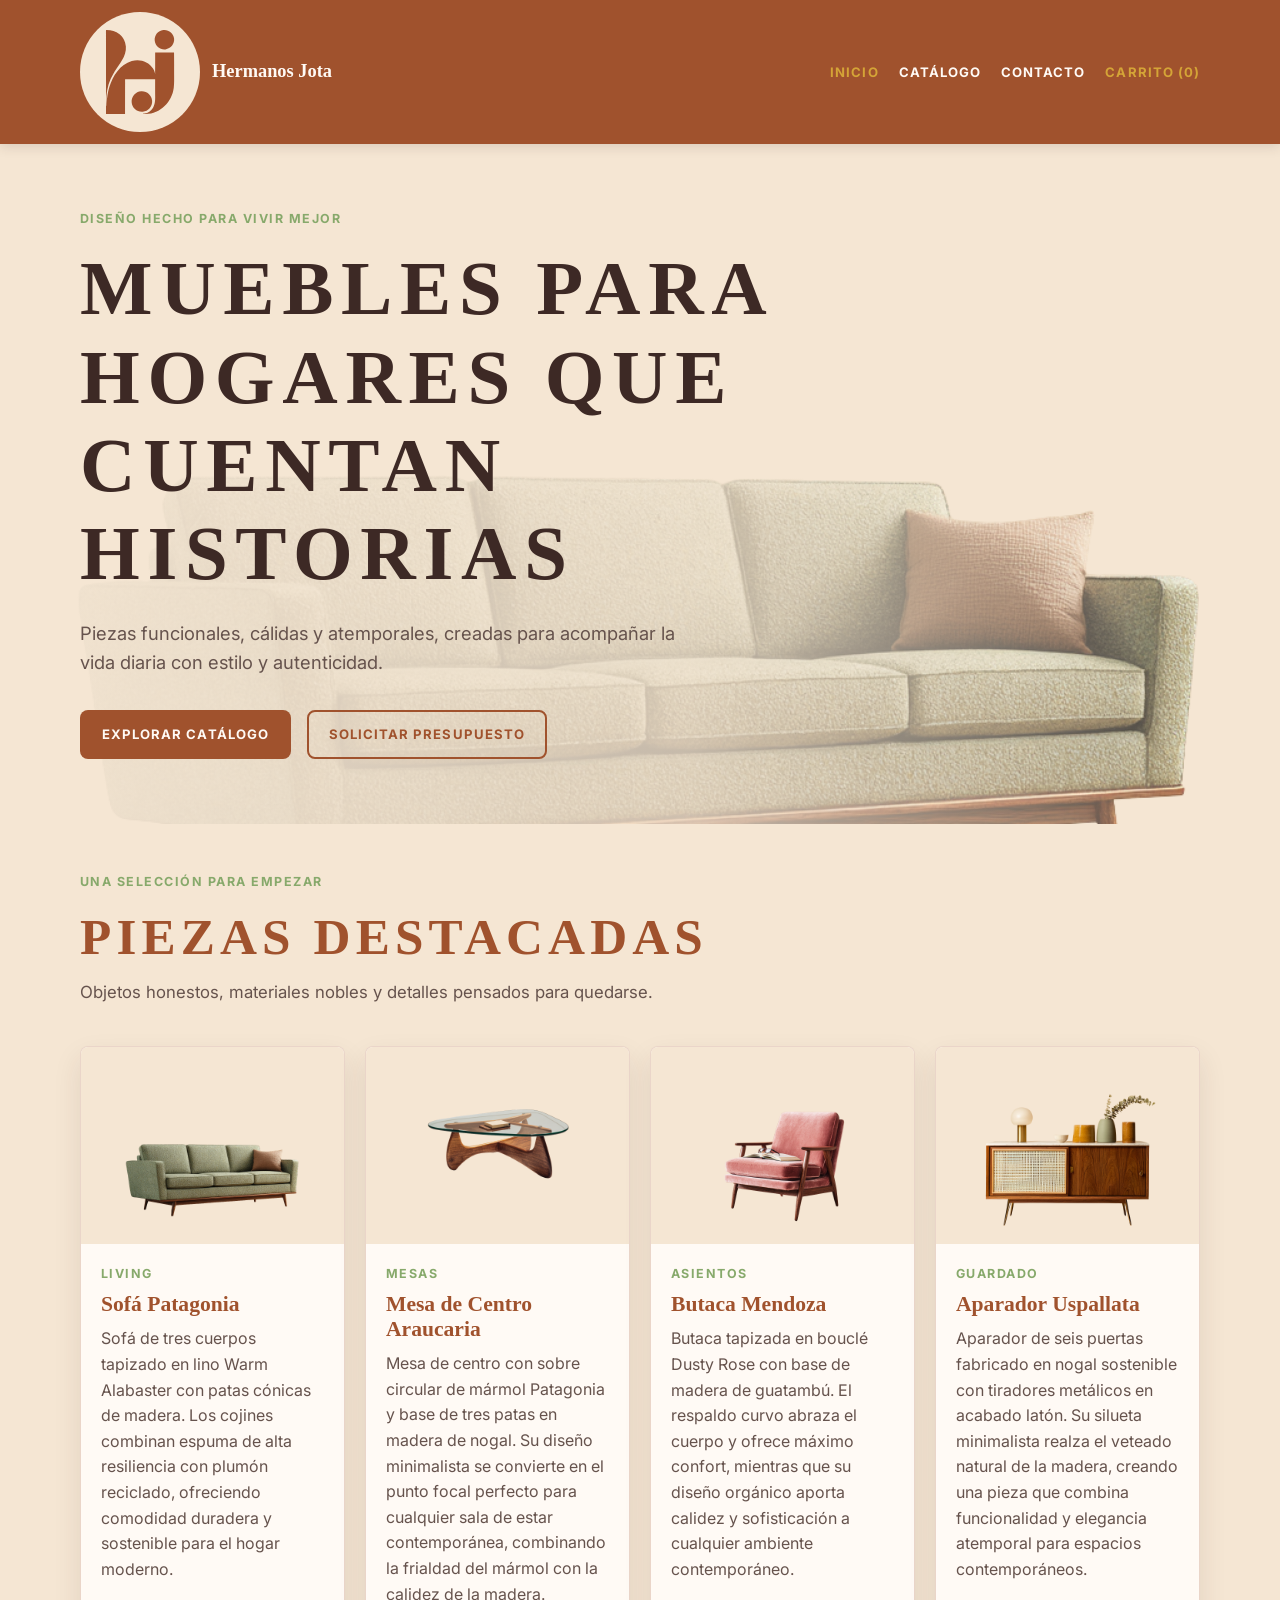
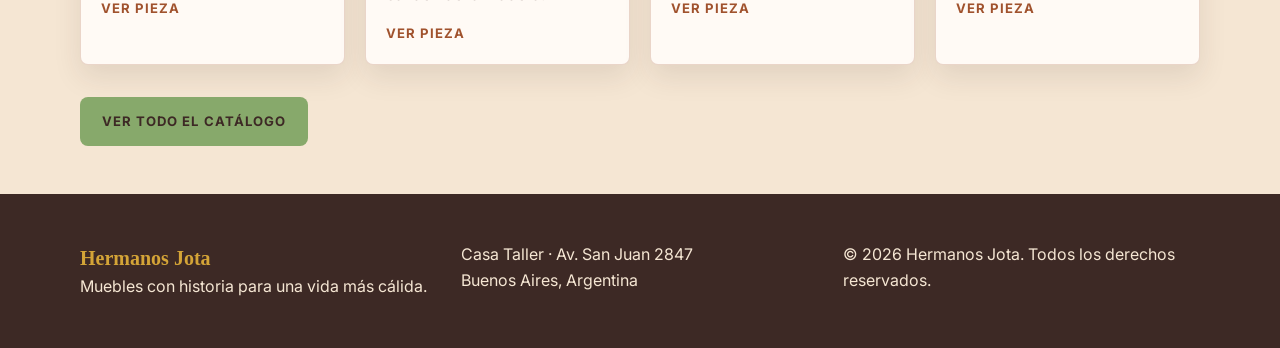
==== commit 1aaedcd7: "Reestructuración del css con enfoque mobile first Ajuste de tipografia y correccion del tamaño y vis" ====
--- a/index.html
+++ b/index.html
@@ -12,7 +12,9 @@
     <header>
         <div class="contenedor-encabezado">
             <a class="marca" href="./index.html" aria-label="Hermanos Jota, inicio">
-                <img src="Kit-de-imágenes-HJota/logo.svg" alt="Logo de Hermanos Jota" width="72" height="72">
+                <span class="marca-logo">
+                    <img src="Kit-de-imágenes-HJota/logo.svg" alt="Logo de Hermanos Jota" width="120" height="120">
+                </span>
                 <span>Hermanos Jota</span>
             </a>
             <nav aria-label="Navegación principal">
--- a/estilos.css
+++ b/estilos.css
@@ -1,3 +1,5 @@
+@import url("https://fonts.googleapis.com/css2?family=Inter:wght@300;400;500;700&display=swap");
+
 :root {
     --siena: #A0522D;
     --salvia: #87A96B;
@@ -26,7 +28,6 @@
 
 body {
     margin: 0;
-    padding-top: 144px;
     background: var(--alabastro);
     color: var(--tinta);
     font-family: Inter, ui-sans-serif, system-ui, -apple-system, BlinkMacSystemFont, "Segoe UI", sans-serif;
@@ -57,9 +58,6 @@
 }
 
 header {
-    position: fixed;
-    z-index: 10;
-    inset: 0 0 auto;
     background: var(--siena);
     color: var(--blanco);
     box-shadow: 0 2px 12px rgba(61, 41, 37, 0.16);
@@ -68,12 +66,11 @@
 .contenedor-encabezado {
     display: flex;
     align-items: center;
-    justify-content: space-between;
-    gap: 2rem;
+    flex-direction: column;
+    gap: 0.75rem;
     width: min(1120px, calc(100% - 2rem));
-    min-height: 144px;
     margin-inline: auto;
-    padding: 0.75rem 0;
+    padding: 0.75rem 0 1rem;
 }
 
 .marca {
@@ -88,18 +85,26 @@
     text-decoration: none;
 }
 
-.marca img {
+.marca-logo {
+    display: grid;
     width: 120px;
     height: 120px;
+    place-items: center;
+    border-radius: 50%;
     background: var(--alabastro);
-    border-radius: 50%;
+}
+
+.marca-logo img {
+    display: block;
+    width: 100%;
+    height: 100%;
 }
 
 nav ul {
     display: flex;
     flex-wrap: wrap;
-    justify-content: flex-end;
-    gap: 0.5rem 1.25rem;
+    justify-content: center;
+    gap: 0.5rem 0.9rem;
     margin: 0;
     padding: 0;
     list-style: none;
@@ -134,7 +139,8 @@
 
 h1,
 h2 {
-    letter-spacing: 0.04em;
+    letter-spacing: 0.1em;
+    text-transform: uppercase;
 }
 
 p {
@@ -178,7 +184,7 @@
 
 .pie-contenido {
     display: grid;
-    grid-template-columns: repeat(3, 1fr);
+    grid-template-columns: 1fr;
     gap: 1.5rem;
     align-items: start;
 }
@@ -198,7 +204,7 @@
 
 .hero {
     display: grid;
-    min-height: min(680px, calc(100vh - 144px));
+    min-height: 520px;
     align-items: center;
     background:
         linear-gradient(90deg, rgba(245, 230, 211, 0.98) 0%, rgba(245, 230, 211, 0.80) 54%, rgba(245, 230, 211, 0.18) 100%),
@@ -206,14 +212,14 @@
 }
 
 .hero-contenido {
-    padding-block: 5rem;
+    padding-block: 3rem;
 }
 
 .hero h1 {
     max-width: 720px;
     margin-bottom: 1.25rem;
     color: var(--tinta);
-    font-size: clamp(2.5rem, 6vw, 5rem);
+    font-size: clamp(2.25rem, 10vw, 3.5rem);
 }
 
 .hero-descripcion {
@@ -264,7 +270,7 @@
 
 .destacados,
 .catalogo {
-    padding: 5rem 0;
+    padding: 3rem 0;
 }
 
 .destacados h2,
@@ -282,7 +288,7 @@
 .productos-destacados,
 .productos-lista {
     display: grid;
-    grid-template-columns: repeat(4, minmax(0, 1fr));
+    grid-template-columns: 1fr;
     gap: 1.25rem;
     margin-top: 2.5rem;
 }
@@ -350,7 +356,7 @@
 .producto-imagen img {
     width: 100%;
     height: 100%;
-    object-fit: cover;
+    object-fit: contain;
     transition: transform 220ms ease;
 }
 
@@ -456,9 +462,9 @@
 /* ===== PARTICULAR DE producto.html ===== */
 
 main > article {
-    width: min(960px, calc(100% - 2rem));
-    margin: 0 auto 3rem;
-    padding: 3rem;
+    width: 100%;
+    margin: 0 auto 1rem;
+    padding: 2rem 1rem;
     border-bottom: 1px solid var(--borde);
     background: rgba(255, 250, 245, 0.72);
 }
@@ -625,7 +631,7 @@
 .carrito-linea img {
     width: 80px;
     height: 64px;
-    object-fit: cover;
+    object-fit: contain;
     background: var(--alabastro);
 }
 
@@ -666,9 +672,9 @@
 }
 
 .detalle-producto {
-    width: min(1120px, calc(100% - 2rem));
+    width: 100%;
     margin: 0 auto 3rem;
-    padding: 3rem 0;
+    padding: 2rem 1rem;
     background: transparent;
 }
 
@@ -686,8 +692,8 @@
 
 .detalle-grid {
     display: grid;
-    grid-template-columns: minmax(0, 1.1fr) minmax(320px, 0.9fr);
-    gap: clamp(2rem, 6vw, 5rem);
+    grid-template-columns: 1fr;
+    gap: 2rem;
     align-items: center;
 }
 
@@ -758,8 +764,8 @@
 /* ===== PARTICULAR DE contacto.html ===== */
 
 .formulario-contacto {
-    width: min(720px, calc(100% - 2rem));
-    margin: 4rem auto;
+    width: calc(100% - 2rem);
+    margin: 2rem auto;
     padding: clamp(1.5rem, 5vw, 3rem);
     border-top: 6px solid var(--siena);
     border-radius: var(--radio);
@@ -805,7 +811,7 @@
 
 /* ===== AJUSTES RESPONSIVE COMPARTIDOS ===== */
 
-@media (max-width: 850px) {
+@media (min-width: 621px) {
     .productos-destacados,
     .productos-lista {
         grid-template-columns: repeat(2, minmax(0, 1fr));
@@ -820,34 +826,32 @@
     }
 }
 
-@media (max-width: 620px) {
+@media (min-width: 851px) {
     body {
-        padding-top: 174px;
+        padding-top: 144px;
     }
 
     header {
-        position: relative;
-        margin-top: -174px;
+        position: fixed;
+        z-index: 10;
+        inset: 0 0 auto;
     }
 
     .contenedor-encabezado {
-        min-height: 174px;
-        align-items: flex-start;
-        flex-direction: column;
-        gap: 0.5rem;
-        padding-block: 0.65rem;
+        flex-direction: row;
+        justify-content: space-between;
+        gap: 2rem;
+        min-height: 144px;
+        padding: 0.75rem 0;
     }
 
     nav ul {
-        justify-content: flex-start;
-        gap: 0.45rem 0.9rem;
+        justify-content: flex-end;
+        gap: 0.5rem 1.25rem;
     }
 
     .hero {
-        min-height: auto;
-        background:
-            linear-gradient(rgba(245, 230, 211, 0.88), rgba(245, 230, 211, 0.88)),
-            url("Kit-de-imágenes-HJota/Sofá Patagonia.png") center / cover;
+        min-height: min(680px, calc(100vh - 144px));
     }
 
     .hero-contenido,
@@ -857,13 +861,19 @@
     }
 
     .hero h1 {
-        font-size: clamp(2.35rem, 12vw, 3.5rem);
-    }
-
-    .productos-destacados,
-    .productos-lista,
+        font-size: clamp(2.5rem, 6vw, 5rem);
+    }
+
+    .productos-destacados {
+        grid-template-columns: repeat(4, minmax(0, 1fr));
+    }
+
+    .productos-lista {
+        grid-template-columns: repeat(3, minmax(0, 1fr));
+    }
+
     .pie-contenido {
-        grid-template-columns: 1fr;
+        grid-template-columns: repeat(3, 1fr);
     }
 
     .pie-contenido > :last-child {
@@ -871,39 +881,28 @@
     }
 
     main > article {
-        width: 100%;
-        margin-bottom: 1rem;
-        padding: 2rem 1rem;
+        width: min(960px, calc(100% - 2rem));
+        margin-bottom: 3rem;
+        padding: 3rem;
     }
 
     .detalle-producto {
-        width: 100%;
-        padding: 2rem 1rem;
+        width: min(1120px, calc(100% - 2rem));
+        padding: 3rem 0;
     }
 
     .detalle-grid {
-        grid-template-columns: 1fr;
-        gap: 2rem;
-    }
-
-    .detalle-caracteristicas {
-        margin-top: 3rem;
+        grid-template-columns: minmax(0, 1.1fr) minmax(320px, 0.9fr);
+        gap: clamp(2rem, 6vw, 5rem);
     }
 
     main > article table {
-        display: block;
-        overflow-x: auto;
-        white-space: normal;
-    }
-
-    main > article th,
-    main > article td {
-        min-width: 150px;
+        display: table;
     }
 
     .formulario-contacto {
-        width: calc(100% - 2rem);
-        margin-block: 2rem;
+        width: min(720px, calc(100% - 2rem));
+        margin: 4rem auto;
     }
 }
 
